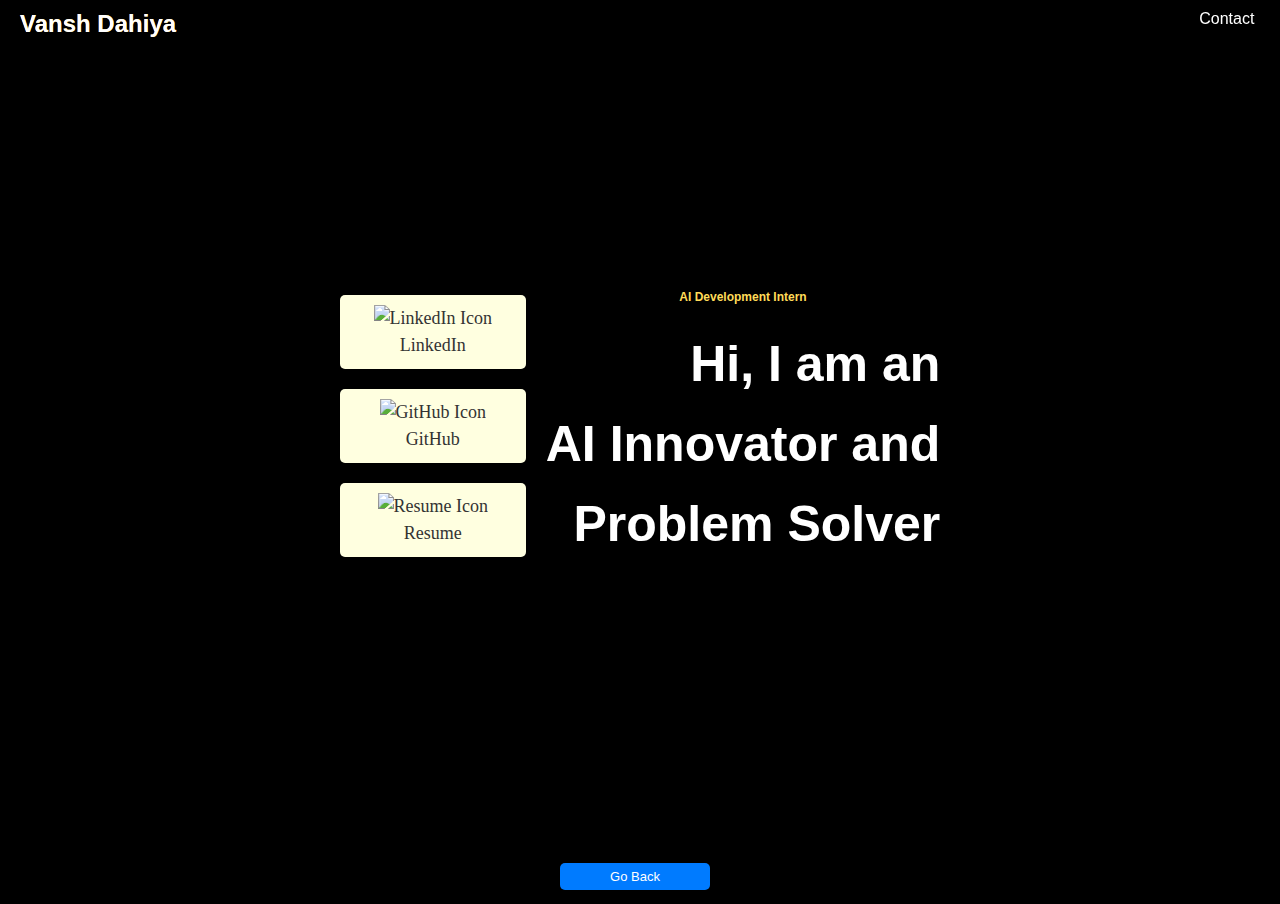
==== portfolio.html @ 1914b5a6 "initial commit" ====
<!DOCTYPE html>
<html>
<head>
    <title>My Portfolio</title>
    <link rel="stylesheet" type="text/css" href="styles.css">
</head>
<body>
    <header class="header">
        <div class="header-left">
            <h1 class="name">Vansh Dahiya</h1>
        </div>
        <div class="header-right">
            <a href="mailto:vanshdahiya00@gmail.com" class="contact-link">Contact</a>
        </div>
    </header>
    <div class="container">
        <div class="buttons">
             <a href="https://in.linkedin.com/in/vansh-dahiya-653711211" class="portfolio-button">
                <img src="img/linkdin-icon.png" alt="LinkedIn Icon"> LinkedIn
            </a>
            <a href="https://github.com/VD0023" class="github-button">
                <img src="img/github-icon.png" alt="GitHub Icon"> GitHub
            </a>
            <a href="https://drive.google.com/file/d/1q5Fp97kdib2vUb7Px-xdEzq_FqiccbZR/view?usp=drivesdk" class="resume-button">
                <img src="img/resume-icon.png" alt="Resume Icon"> Resume
            </a>
        </div>
        <div class="intro">
            <p class="intro-text">AI Development Intern</p>
            <div class="greeting">
                <p>Hi, I am an</p>
                <p>AI Innovator and</p>
                <p>Problem Solver</p>
            </div>
        </div>
    </div>
    <a href="/" class="go-back-link">
        <button class="go-back-button">Go Back</button>
    </a>
</body>
</html>
---- styles.css ----
/* CSS for button animation */
.go-back-button {
    background-color: #007BFF;
    color: white;
    border: none;
    padding: 10px 20px;
    margin: 20px;
    border-radius: 5px;
    cursor: pointer;
    transition: background-color 0.3s;
}

.go-back-button:hover {
    background-color: #0056b3;
}
body {
    background-color: #000;
    margin: 0;
    height: 100vh;
    display: flex;
    justify-content: center;
    align-items: center;
    flex-direction: column;
    overflow: hidden; /* Hide overflow from falling digits */
}

.center-container {
    text-align: center;
    position: relative; /* Position relative for z-index */
    z-index: 1; /* Place it above the falling digits */
}

#animate-button {
    background-color: #007BFF;
    color: white;
    border: none;
    padding: 10px 20px;
    margin: 20px;
    border-radius: 5px;
    cursor: pointer;
    transition: background-color 0.3s;
    animation: pulse 2s infinite;
}

.matrix-container {
    position: absolute;
    top: 0;
    left: 0;
    width: 100%;
    height: 100%;
    z-index: 0; /* Place it below other content */
    pointer-events: none; /* Allow interactions with elements behind the digits */
    overflow: hidden;
}

.falling-digit {
    position: absolute;
    color: #00FF00; /* Green color */
    user-select: none; /* Prevent text selection */
    opacity: 0;
    animation: fall 5s linear infinite;
    font-size: 24px; /* Adjust the font size as needed */
}

@keyframes pulse {
    0% {
        transform: scale(1);
    }
    50% {
        transform: scale(1.1);
    }
    100% {
        transform: scale(1);
    }
}

@keyframes zoom-in {
    0% {
        transform: scale(1);
    }
    100% {
        transform: scale(3); /* Adjust the scale as needed */
    }
}

@keyframes fall {
    0% {
        transform: translateY(-100%);
        opacity: 1;
    }
    100% {
        transform: translateY(100vh);
        opacity: 0;
    }
}


/* CSS for button animation */
.container {
    display: flex;
    justify-content: space-between;
    align-items: center;
    height: 100vh;
    background-color: black; /* Set background color to black */
}

.buttons {
    display: flex;
    flex-direction: column;
    align-items: center;
}

.portfolio-button, .github-button, .resume-button {
    background-color: #FFFFE0; /* Very light yellow */
    color: #333; /* Text color */
    border: 2px solid transparent;
    padding: 8px 16px;
    margin: 10px;
    border-radius: 5px;
    cursor: pointer;
    transition: all 0.3s;
    text-decoration: none;
    text-align: left;
    display: block;
    font-size: 18px; /* Increase the text size */
    line-height: 1.5;
    width: 150px;
    text-align: center; /* Center the text */
}

.portfolio-button::before, .github-button::before, .resume-button::before {
    content: "";
    position: absolute;
    top: 0;
    left: 0;
    width: 100%;
    height: 100%;
    border: 2px solid transparent;
    border-image: url('border-design.png') 30 round; /* Replace 'border-design.png' with your design image */
    border-image-slice: 1;
    border-radius: 5px;
    transition: all 0.3s;
    z-index: -1;
}

.portfolio-button:hover::before, .github-button:hover::before, .resume-button:hover::before {
    border-color: #00FF00;
    transform: scale(1.1);
}

/* CSS for the fire animation */
@keyframes fire {
    0% {
        box-shadow: 0 0 5px 5px #FF4500; /* Add a fiery glow */
    }
    50% {
        box-shadow: 0 0 10px 10px #FF4500; /* Increase the fiery glow */
    }
    100% {
        box-shadow: 0 0 5px 5px #FF4500; /* Return to the original glow */
    }
}

/* Apply the fire animation on button hover */
.portfolio-button:hover, .github-button:hover, .resume-button:hover {
    animation: fire 0.5s infinite; /* Apply the fire animation */
}


/* CSS for the "AI Development Intern" text */
.intro-text {
    font-size: 12px; /* Adjust the font size as needed */
    font-family: "Arial", sans-serif;
    color: #FFDB58; /* Mustard color */
    text-align: center; /* Align the text to the center */
    font-weight: bold; /* Add bold text */
    margin-bottom: 10px; /* Add bottom margin for separation */
}



.greeting {
    text-align: right; /* Center-align the text */
    padding: 10px;
}

.greeting p {
    font-weight: bold; /* Add bold text */
    font-family: "Arial", sans-serif;
    line-height: 1.6;
    font-size: 50px; /* Increase the text size */
    color: white; /* Change text color to white */
    margin: 0; /* Remove default margin */
}

/* Button to go back with animation */
.go-back-link {
    text-align: right;
    margin-right: 10px;
}

.go-back-button {
    background-color: #007BFF;
    color: white; /* Text color */
    border: 2px solid transparent;
    padding: 2px 5px;
    margin: 10px;
    border-radius: 5px;
    cursor: pointer;
    transition: all 0.3s;
    text-decoration: none;
    text-align: center;
    font-size: 13px; /* Increase the text size */
    line-height: 1.5;
    width: 150px;
    text-align: center; /* Center the text */
}

.go-back-button::before {
    content: "";
    position: absolute;
    top: 0;
    left: 0;
    width: 100%;
    height: 100%;
    border: 2px solid transparent;
    border-image: url('border-design.png') 30 round; /* Replace 'border-design.png' with your design image */
    border-image-slice: 1;
    border-radius: 5px;
    transition: all 0.3s;
    z-index: -1;
}

.go-back-button:hover::before {
    border-color: #0056b3;
    transform: scale(1.1);
}

/* Hover effect for the Go Back button */
.go-back-button:hover {
    background-color: #FFFF99;
    color: #333;
}

/* Rest of your CSS remains the same */

/* CSS for the header */
.header {
    display: flex;
    justify-content: space-between;
    align-items: center;
    background: black; /* Gradient from yellow to orange */
    padding: 10px;
    color: white;
    position: fixed;
    width: 100%;
    top: 0;
    left: 0;
    z-index: 2;
}

.name {
    font-weight: bold; /* Add bold text */
    font-family: "Arial", sans-serif;
    margin: 0; /* Remove default margin */
    font-size: 24px; /* Adjust the font size as needed */
    background: linear-gradient(to right, #FFD700, #FFA500);
    -webkit-background-clip: text; /* Apply gradient to the text */
    background-clip: text;
    text-align: left; /* Align the text to the left */
    padding-left: 10px;
    flex: 1; /* Take up all available space on the left */
}

.contact-link {
    font-family: "Arial", sans-serif;
    text-decoration: none;
    color: white;
    transition: color 0.3s;
    position: fixed;
    top: 10px;
    right: 2%;
}

.contact-link:hover {
    color: #FFA500; /* Change color to orange on hover */
}
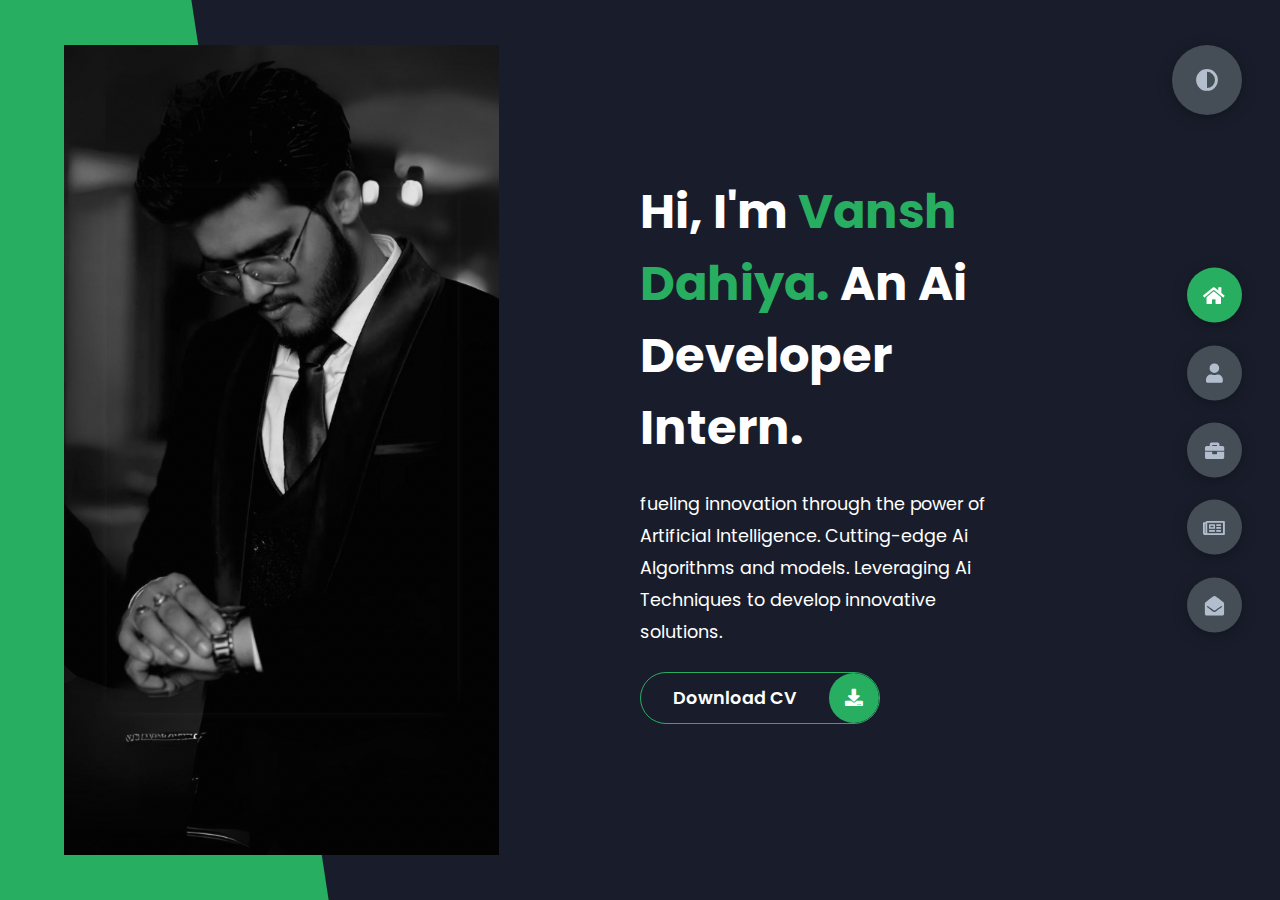
==== commit 95b65911: "Add files via upload" ====
--- a/portfolio.html
+++ b/portfolio.html
@@ -1,41 +1,231 @@
 <!DOCTYPE html>
-<html>
+<html lang="en">
 <head>
-    <title>My Portfolio</title>
-    <link rel="stylesheet" type="text/css" href="styles.css">
+    <meta charset="UTF-8">
+    <meta http-equiv="X-UA-Compatible" content="IE=edge">
+    <meta name="viewport" content="width=device-width, initial-scale=1.0">
+    <title>Portfolio</title>
+    <link rel="stylesheet" href="styles/styles.css">
+    <link rel="preconnect" href="https://fonts.googleapis.com">
+    <link rel="preconnect" href="https://fonts.gstatic.com" crossorigin>
+    <link rel="stylesheet" href="https://cdnjs.cloudflare.com/ajax/libs/font-awesome/5.15.4/css/all.min.css" integrity="sha512-1ycn6IcaQQ40/MKBW2W4Rhis/DbILU74C1vSrLJxCq57o941Ym01SwNsOMqvEBFlcgUa6xLiPY/NS5R+E6ztJQ==" crossorigin="anonymous" referrerpolicy="no-referrer" />
+    <link href="https://fonts.googleapis.com/css2?family=Poppins:wght@400;500;600;700;800&display=swap" rel="stylesheet">
 </head>
-<body>
-    <header class="header">
-        <div class="header-left">
-            <h1 class="name">Vansh Dahiya</h1>
-        </div>
-        <div class="header-right">
-            <a href="mailto:vanshdahiya00@gmail.com" class="contact-link">Contact</a>
+<body class="main-content">
+    <header class="container header active" id="home">
+        <div class="header-content">
+            <div class="left-header">
+                <div class="h-shape"></div>
+                <div class="image">
+                    <img src="img/hero.PNG" alt="">
+                </div>
+            </div>
+            <div class="right-header">
+                <h1 class="name">
+                    Hi, I'm <span>Vansh Dahiya.</span>
+                    An Ai Developer Intern.
+                </h1>
+                <p>
+                    fueling innovation through the power of Artificial Intelligence.
+                    Cutting-edge Ai Algorithms and models. Leveraging Ai Techniques
+                    to develop innovative solutions.
+                </p>
+                <div class="btn-con">
+                    <a href="https://drive.google.com/file/d/1q5Fp97kdib2vUb7Px-xdEzq_FqiccbZR/view?usp=drivesdk" class="main-btn" target="_blank">
+                    <span class="btn-text">Download CV</span>
+                    <span class="btn-icon"><i class="fas fa-download"></i></span>
+                    </a>
+                </div>
+            </div>
         </div>
     </header>
-    <div class="container">
-        <div class="buttons">
-             <a href="https://in.linkedin.com/in/vansh-dahiya-653711211" class="portfolio-button">
-                <img src="img/linkdin-icon.png" alt="LinkedIn Icon"> LinkedIn
-            </a>
-            <a href="https://github.com/VD0023" class="github-button">
-                <img src="img/github-icon.png" alt="GitHub Icon"> GitHub
-            </a>
-            <a href="https://drive.google.com/file/d/1q5Fp97kdib2vUb7Px-xdEzq_FqiccbZR/view?usp=drivesdk" class="resume-button">
-                <img src="img/resume-icon.png" alt="Resume Icon"> Resume
-            </a>
+    <main>
+        <section class="container about" id="about">
+            <div class="main-title">
+                <h2>About <span>me</span><span class="bg-text">my stats</span></h2>
+            </div>
+            <div class="about-container">
+                <div class="left-about">
+                    <h4>Information About me</h4>
+                    <p>
+                        fueling innovation through the power of Artificial Intelligence.
+                        Cutting-edge Ai Algorithms and models. Leveraging Ai Techniques
+                        to develop innovative solutions.
+                    </p>
+                    <div class="btn-con">
+                        <a href="#" class="main-btn">
+                            <span class="btn-text">Download CV</span>
+                            <span class="btn-icon"><i class="fas fa-download"></i></span>
+                        </a>
+                    </div>
+                </div>
+                <div class="right-about">
+                    <div class="about-item">
+                        <div class="abt-text">
+                            <p class="large-text">40+</p>
+                            <p class="small-text">Projects <br /> Completed</p>
+                        </div>
+                    </div>
+                    <div class="about-item">
+                        <div class="abt-text">
+                            <p class="large-text">1.5+</p>
+                            <p class="small-text">Years of <br /> experience</p>
+                        </div>
+                    </div>
+                </div>
+            </div>
+            <div class="about-stats">
+                <h4 class="stat-title">My Skills</h4>
+                <div class="progress-bars">
+                    <div class="progress-bar">
+                        <p class="prog-title">AI</p>
+                        <div class="progress-con">
+                            <p class="prog-text">70%</p>
+                            <div class="progress">
+                                <span class="html"></span>
+                            </div>
+                        </div>
+                    </div>
+                    <div class="progress-bar">
+                        <p class="prog-title">Java</p>
+                        <div class="progress-con">
+                            <p class="prog-text">80%</p>
+                            <div class="progress">
+                                <span class="css"></span>
+                            </div>
+                        </div>
+                    </div>
+                    <div class="progress-bar">
+                        <p class="prog-title">Neural Networks</p>
+                        <div class="progress-con">
+                            <p class="prog-text">65%</p>
+                            <div class="progress">
+                                <span class="js"></span>
+                            </div>
+                        </div>
+                    </div>
+                    <div class="progress-bar">
+                        <p class="prog-title"DeepLearning></p>
+                        <div class="progress-con">
+                            <p class="prog-text">75%</p>
+                            <div class="progress">
+                                <span class="react"></span>
+                            </div>
+                        </div>
+                    </div>
+                    <div class="progress-bar">
+                        <p class="prog-title">Mern</p>
+                        <div class="progress-con">
+                            <p class="prog-text">70%</p>
+                            <div class="progress">
+                                <span class="node"></span>
+                            </div>
+                        </div>
+                    </div>
+                    <div class="progress-bar">
+                        <p class="prog-title">Python</p>
+                        <div class="progress-con">
+                            <p class="prog-text">87%</p>
+                            <div class="progress">
+                                <span class="python"></span>
+                            </div>
+                        </div>
+                    </div>
+                </div>
+            </div>
+            <h4 class="stat-title">My Timeline</h4>
+            <div class="timeline">
+                <div class="timeline-item">
+                    <div class="tl-icon">
+                        <i class="fas fa-briefcase"></i>
+                    </div>
+                    <p class="tl-duration">07/2023 - 08/2023</p>
+                    <h5>Neurotechnology Developer<span> - Pantech ProLabs</span></h5>
+                    <p>
+                        Internship
+                    </p>
+                </div>
+                <div class="timeline-item">
+                    <div class="tl-icon">
+                        <i class="fas fa-briefcase"></i>
+                    </div>
+                    <p class="tl-duration">06/2023 - 07/2023</p>
+                    <h5>Embedded Software Developer<span> - Pantech ProLabs</span></h5>
+                    <p>
+                        Internship
+                    </p>
+                </div>
+                <div class="timeline-item">
+                    <div class="tl-icon">
+                        <i class="fas fa-briefcase"></i>
+                    </div>
+                    <p class="tl-duration">04/2023 - 06/2023</p>
+                    <h5>Artificial Intelligence Programmer<span> - Pantech ProLabs</span></h5>
+                    <p>
+                        Internship
+                    </p>
+                </div>
+                <div class="timeline-item">
+                    <div class="tl-icon">
+                        <i class="fas fa-briefcase"></i>
+                    </div>
+                    <p class="tl-duration">05/2023 - 06/2023</p>
+                    <h5>Robotics Developer<span> - SPACE-scientific platform and cosmic explorations</span></h5>
+                    <p>
+                        Internship
+                    </p>
+                </div>
+                <div class="timeline-item">
+                    <div class="tl-icon">
+                        <i class="fas fa-briefcase"></i>
+                    </div>
+                    <p class="tl-duration">06/2022 - 07/2022</p>
+                    <h5>Annotation Engineer Intern<span> - AIVIDTechVision</span></h5>
+                    <p>
+                        Internship
+                    </p>
+                </div>
+                <div class="timeline-item">
+                    <div class="tl-icon">
+                        <i class="fas fa-briefcase"></i>
+                    </div>
+                    <p class="tl-duration">02/2022 - 04/2022</p>
+                    <h5>Artificial Intelligence Intern<span> - AICAN Automate</span></h5>
+                    <p>
+                        Internship
+                    </p>
+                </div>
+            </div>
+        </section>
+    </main>
+
+   <div class="controls">
+        <div class="control active-btn" data-id="home" >
+            <i class="fas fa-home"></i>
         </div>
-        <div class="intro">
-            <p class="intro-text">AI Development Intern</p>
-            <div class="greeting">
-                <p>Hi, I am an</p>
-                <p>AI Innovator and</p>
-                <p>Problem Solver</p>
-            </div>
+        </a>
+        <div class="control" data-id="about">
+            <i class="fas fa-user"></i>
         </div>
+        <a href="https://in.linkedin.com/in/vansh-dahiya-653711211" target="_blank">
+            <div class="control">
+                <i class="fas fa-briefcase"></i>
+            </div>
+        </a>
+        <a href="https://github.com/VD0023" target="_blank">
+            <div class="control">
+                <i class="far fa-newspaper"></i>
+            </div>
+        </a>
+        <a href="mailto:vanshdahiya00@gmail.com">
+            <div class="control contact">
+                <i class="fas fa-envelope-open"></i>
+            </div>
+        </a>
     </div>
-    <a href="/" class="go-back-link">
-        <button class="go-back-button">Go Back</button>
-    </a>
+    <div class="theme-btn">
+        <i class="fas fa-adjust"></i>
+    </div>
+    <script src="app.js"></script>
 </body>
-</html>
+</html>--- a/styles/styles.css
+++ b/styles/styles.css
@@ -0,0 +1,964 @@
+* {
+  margin: 0;
+  padding: 0;
+  box-sizing: border-box;
+  list-style: none;
+}
+
+:root {
+  --color-primary: #191d2b;
+  --color-secondary: #27AE60;
+  --color-white: #FFFFFF;
+  --color-black: #000;
+  --color-grey0: #f8f8f8;
+  --color-grey-1: #dbe1e8;
+  --color-grey-2: #b2becd;
+  --color-grey-3: #6c7983;
+  --color-grey-4: #454e56;
+  --color-grey-5: #2a2e35;
+  --color-grey-6: #12181b;
+  --br-sm-2: 14px;
+  --box-shadow-1: 0 3px 15px rgba(0,0,0,.3);
+}
+
+.light-mode {
+  --color-primary: #FFFFFF;
+  --color-secondary: #F56692;
+  --color-white: #454e56;
+  --color-black: #000;
+  --color-grey0: #f8f8f8;
+  --color-grey-1: #6c7983;
+  --color-grey-2: #6c7983;
+  --color-grey-3: #6c7983;
+  --color-grey-4: #454e56;
+  --color-grey-5: #f8f8f8;
+  --color-grey-6: #12181b;
+}
+
+body {
+  background-color: var(--color-primary);
+  font-family: "Poppins", sans-serif;
+  font-size: 1.1rem;
+  color: var(--color-white);
+  transition: all 0.4s ease-in-out;
+}
+
+a {
+  display: inline-block;
+  text-decoration: none;
+  color: inherit;
+  font-family: inherit;
+}
+
+header {
+  min-height: 100vh;
+  color: var(--color-white);
+  overflow: hidden;
+  padding: 0 !important;
+}
+
+section {
+  min-height: 100vh;
+  width: 100%;
+  position: absolute;
+  left: 0;
+  top: 0;
+  padding: 3rem 18rem;
+}
+
+.container {
+  display: none;
+  transform: translateY(-100%) scale(0);
+  transition: all 0.4s ease-in-out;
+  background-color: var(--color-primary);
+}
+
+.active {
+  display: block;
+  animation: appear 1s ease-in-out;
+  transform: translateY(0) scaleY(1);
+}
+@keyframes appear {
+  0% {
+    transform: translateY(-100%) scaleY(0);
+  }
+  100% {
+    transform: translateY(0) scaleY(1);
+  }
+}
+
+.controls {
+  position: fixed;
+  z-index: 10;
+  top: 50%;
+  right: 3%;
+  display: flex;
+  flex-direction: column;
+  align-items: center;
+  justify-content: center;
+  transform: translateY(-50%);
+}
+.controls .control {
+  padding: 1rem;
+  cursor: pointer;
+  background-color: var(--color-grey-4);
+  width: 55px;
+  height: 55px;
+  border-radius: 50%;
+  display: flex;
+  justify-content: center;
+  align-items: center;
+  margin: 0.7rem 0;
+  box-shadow: var(--box-shadow-1);
+}
+.controls .control i {
+  font-size: 1.2rem;
+  color: var(--color-grey-2);
+  pointer-events: none;
+}
+.controls .active-btn {
+  background-color: var(--color-secondary);
+  transition: all 0.4s ease-in-out;
+}
+.controls .active-btn i {
+  color: var(--color-white);
+}
+
+.theme-btn {
+  top: 5%;
+  right: 3%;
+  width: 70px;
+  height: 70px;
+  border-radius: 50%;
+  background-color: var(--color-grey-4);
+  cursor: pointer;
+  position: fixed;
+  display: flex;
+  justify-content: center;
+  align-items: center;
+  box-shadow: 0 3px 15px rgba(0, 0, 0, 0.3);
+  transition: all 0.1s ease-in-out;
+}
+.theme-btn:active {
+  transform: translateY(-3px);
+}
+.theme-btn i {
+  font-size: 1.4rem;
+  color: var(--color-grey-2);
+  pointer-events: none;
+}
+
+/*Header-content*/
+.header-content {
+  display: grid;
+  grid-template-columns: repeat(2, 1fr);
+  min-height: 100vh;
+}
+.header-content .left-header {
+  display: flex;
+  align-items: center;
+  position: relative;
+}
+.header-content .left-header .h-shape {
+  transition: all 0.4s ease-in-out;
+  width: 65%;
+  height: 100%;
+  background-color: var(--color-secondary);
+  position: absolute;
+  left: 0;
+  top: 0;
+  z-index: -1;
+  clip-path: polygon(0 0, 46% 0, 79% 100%, 0% 100%);
+}
+.header-content .left-header .image {
+  border-radius: var(--br-sm-2);
+  height: 90%;
+  width: 68%;
+  margin-left: 4rem;
+  background-color: var(--color-black);
+  transition: all 0.4s ease-in-out;
+}
+.header-content .left-header .image img {
+  width: 100%;
+  height: 100%;
+  object-fit: cover;
+  transition: all 0.4s ease-in-out;
+  filter: grayscale(100%);
+}
+.header-content .left-header .image img:hover {
+  filter: grayscale(0);
+}
+.header-content .right-header {
+  display: flex;
+  flex-direction: column;
+  justify-content: center;
+  padding-right: 18rem;
+}
+.header-content .right-header .name {
+  font-size: 3rem;
+}
+.header-content .right-header .name span {
+  color: var(--color-secondary);
+}
+.header-content .right-header p {
+  margin: 1.5rem 0;
+  line-height: 2rem;
+}
+
+/*About*/
+.about-container {
+  display: grid;
+  grid-template-columns: repeat(2, 1fr);
+  padding-top: 3.5rem;
+  padding-bottom: 5rem;
+}
+.about-container .right-about {
+  display: grid;
+  grid-template-columns: repeat(2, 1fr);
+  grid-gap: 2rem;
+}
+.about-container .right-about .about-item {
+  border: 1px solid var(--color-grey-5);
+  border-radius: 5px;
+  transition: all 0.4s ease-in-out;
+  box-shadow: 1px 2px 15px rgba(0, 0, 0, 0.1);
+}
+.about-container .right-about .about-item:hover {
+  cursor: default;
+  transform: translateY(-5px);
+  border: 1px solid var(--color-secondary);
+  box-shadow: 1px 4px 15px rgba(0, 0, 0, 0.32);
+}
+.about-container .right-about .about-item .abt-text {
+  padding: 1.5rem;
+  display: flex;
+  flex-direction: column;
+}
+.about-container .right-about .about-item .abt-text .large-text {
+  font-size: 3rem;
+  font-weight: 700;
+  color: var(--color-secondary);
+}
+.about-container .right-about .about-item .abt-text .small-text {
+  padding-left: 3rem;
+  position: relative;
+  text-transform: uppercase;
+  font-size: 1.2rem;
+  color: var(--color-grey-1);
+  letter-spacing: 2px;
+}
+.about-container .right-about .about-item .abt-text .small-text::before {
+  content: "";
+  position: absolute;
+  left: 0;
+  top: 15px;
+  width: 2rem;
+  height: 2px;
+  background-color: var(--color-grey-5);
+}
+.about-container .left-about {
+  padding-right: 5rem;
+}
+.about-container .left-about p {
+  line-height: 2rem;
+  padding: 1rem;
+  color: var(--color-grey-1);
+}
+.about-container .left-about h4 {
+  font-size: 2rem;
+  text-transform: uppercase;
+}
+
+.about-stats {
+  padding-bottom: 4rem;
+}
+.about-stats .progress-bars {
+  display: grid;
+  grid-template-columns: repeat(2, 1fr);
+  grid-gap: 2rem;
+}
+.about-stats .progress-bars .progress-bar {
+  display: flex;
+  flex-direction: column;
+}
+.about-stats .progress-bars .progress-bar .prog-title {
+  text-transform: uppercase;
+  font-weight: 500;
+}
+.about-stats .progress-bars .progress-bar .progress-con {
+  display: flex;
+  align-items: center;
+}
+.about-stats .progress-bars .progress-bar .progress-con .prog-text {
+  color: var(--color-grey-2);
+}
+.about-stats .progress-bars .progress-bar .progress-con .progress {
+  width: 100%;
+  height: 0.45rem;
+  background-color: var(--color-grey-4);
+  margin-left: 1rem;
+  position: relative;
+}
+.about-stats .progress-bars .progress-bar .progress-con .progress span {
+  position: absolute;
+  top: 0;
+  left: 0;
+  height: 100%;
+  background-color: var(--color-secondary);
+  transition: all 0.4s ease-in-out;
+  width: 60%;
+}
+.about-stats .progress-bars .progress-bar .progress-con .progress .html {
+  width: 80%;
+}
+.about-stats .progress-bars .progress-bar .progress-con .progress .css {
+  width: 95%;
+}
+.about-stats .progress-bars .progress-bar .progress-con .progress .js {
+  width: 75%;
+}
+.about-stats .progress-bars .progress-bar .progress-con .progress .react {
+  width: 60%;
+}
+.about-stats .progress-bars .progress-bar .progress-con .progress .node {
+  width: 87%;
+}
+.about-stats .progress-bars .progress-bar .progress-con .progress .python {
+  width: 70%;
+}
+
+.stat-title {
+  text-transform: uppercase;
+  font-size: 1.4rem;
+  text-align: center;
+  padding: 3.5rem 0;
+  position: relative;
+}
+.stat-title::before {
+  content: "";
+  position: absolute;
+  left: 50%;
+  top: 0;
+  width: 40%;
+  height: 1px;
+  background-color: var(--color-grey-5);
+  transform: translateX(-50%);
+}
+
+/*Timeline*/
+.timeline {
+  display: grid;
+  grid-template-columns: repeat(2, 1fr);
+  grid-gap: 2rem;
+  padding-bottom: 3rem;
+}
+.timeline .timeline-item {
+  position: relative;
+  padding-left: 3rem;
+  border-left: 1px solid var(--color-grey-5);
+}
+.timeline .timeline-item .tl-icon {
+  position: absolute;
+  left: -27px;
+  top: 0;
+  background-color: var(--color-secondary);
+  width: 50px;
+  height: 50px;
+  border-radius: 50%;
+  display: flex;
+  align-items: center;
+  justify-content: center;
+}
+.timeline .timeline-item .tl-icon i {
+  font-size: 1.3rem;
+}
+.timeline .timeline-item .tl-duration {
+  padding: 0.2rem 0.6rem;
+  background-color: var(--color-grey-5);
+  border-radius: 15px;
+  display: inline-block;
+  font-size: 0.8rem;
+  text-transform: uppercase;
+  font-weight: 500;
+}
+.timeline .timeline-item h5 {
+  padding: 1rem 0;
+  text-transform: uppercase;
+  font-size: 1.3rem;
+  font-weight: 600;
+}
+.timeline .timeline-item h5 span {
+  color: var(--color-grey-2);
+  font-weight: 500;
+  font-size: 1.2rem;
+}
+.timeline .timeline-item p {
+  color: var(--color-grey-2);
+}
+
+.port-text {
+  padding: 2rem 0;
+  text-align: center;
+}
+
+.portfolios {
+  display: grid;
+  grid-template-columns: repeat(3, 1fr);
+  grid-gap: 2rem;
+  margin-top: 3rem;
+}
+.portfolios .portfolio-item {
+  position: relative;
+  border-radius: 15px;
+}
+.portfolios .portfolio-item img {
+  width: 100%;
+  height: 300px;
+  object-fit: cover;
+  border-radius: 15px;
+}
+.portfolios .portfolio-item .hover-items {
+  width: 100%;
+  height: 100%;
+  background-color: var(--color-secondary);
+  position: absolute;
+  left: 0;
+  top: 0;
+  border-radius: 15px;
+  display: flex;
+  justify-content: center;
+  align-items: center;
+  flex-direction: column;
+  opacity: 0;
+  transform: scale(0);
+  transition: all 0.4s ease-in-out;
+}
+.portfolios .portfolio-item .hover-items h3 {
+  font-size: 1.5rem;
+  color: var(--color-white);
+  margin-bottom: 1.5rem;
+}
+.portfolios .portfolio-item .hover-items .icons {
+  display: flex;
+  justify-content: center;
+  align-items: center;
+}
+.portfolios .portfolio-item .hover-items .icons .icon {
+  background-color: var(--color-primary);
+  border-radius: 50%;
+  width: 50px;
+  height: 50px;
+  display: flex;
+  align-items: center;
+  justify-content: center;
+  margin: 0 1rem;
+  cursor: pointer;
+  transition: all 0.4s ease-in-out;
+}
+.portfolios .portfolio-item .hover-items .icons .icon i {
+  font-size: 1.5rem;
+  color: var(--color-white);
+  margin: 0 1rem;
+}
+.portfolios .portfolio-item .hover-items .icons .icon:hover {
+  background-color: var(--color-white);
+}
+.portfolios .portfolio-item .hover-items .icons .icon:hover i {
+  color: var(--color-primary);
+}
+
+.portfolio-item:hover .hover-items {
+  opacity: 1;
+  transform: scale(1);
+}
+
+.blogs {
+  display: grid;
+  grid-template-columns: repeat(3, 1fr);
+  grid-gap: 2rem;
+  margin-top: 3rem;
+}
+.blogs .blog {
+  position: relative;
+  background-color: var(--color-grey-5);
+  border-radius: 5px;
+  box-shadow: 1px 1px 20px rgba(0, 0, 0, 0.1);
+  transition: all 0.4s ease-in-out;
+}
+.blogs .blog:hover {
+  box-shadow: 1px 1px 20px rgba(0, 0, 0, 0.3);
+  transform: translateY(-5px);
+  transition: all 0.4s ease-in-out;
+}
+.blogs .blog:hover img {
+  filter: grayscale(0);
+  transform: scale(1.1);
+  box-shadow: 0px 4px 15px rgba(0, 0, 0, 0.8);
+}
+.blogs .blog img {
+  width: 100%;
+  height: 300px;
+  object-fit: cover;
+  border-top-left-radius: 5px;
+  border-top-right-radius: 5px;
+  filter: grayscale(100%);
+  transition: all 0.4s ease-in-out;
+}
+.blogs .blog .blog-text {
+  margin-top: -7px;
+  padding: 1.1rem;
+  border-top: 8px solid var(--color-secondary);
+}
+.blogs .blog .blog-text h4 {
+  font-size: 1.5rem;
+  margin-bottom: 0.7rem;
+  transition: all 0.4s ease-in-out;
+  cursor: pointer;
+}
+.blogs .blog .blog-text h4:hover {
+  color: var(--color-secondary);
+}
+.blogs .blog .blog-text p {
+  color: var(--color-grey-2);
+  line-height: 2rem;
+  padding-bottom: 1rem;
+}
+
+.contact-content-con {
+  display: flex;
+  padding-top: 3.5rem;
+}
+.contact-content-con .left-contact {
+  flex: 2;
+}
+.contact-content-con .left-contact h4 {
+  margin-top: 1rem;
+  font-size: 2rem;
+  text-transform: uppercase;
+}
+.contact-content-con .left-contact p {
+  margin: 1rem 0;
+  line-height: 2rem;
+}
+.contact-content-con .left-contact .contact-info .contact-item {
+  display: flex;
+  align-items: center;
+  justify-content: space-between;
+}
+.contact-content-con .left-contact .contact-info .contact-item p {
+  margin: 0.3rem 0 !important;
+  padding: 0 !important;
+}
+.contact-content-con .left-contact .contact-info .contact-item .icon {
+  display: grid;
+  grid-template-columns: 40px 1fr;
+}
+.contact-content-con .left-contact .contact-info .contact-item .icon i {
+  display: flex;
+  align-items: center;
+  font-size: 1.3rem;
+}
+.contact-content-con .left-contact .contact-icon {
+  display: flex;
+  margin-top: 2rem;
+}
+.contact-content-con .left-contact .contact-icon a {
+  display: flex;
+  align-items: center;
+  color: var(--color-white);
+  background-color: var(--color-grey-5);
+  cursor: pointer;
+  justify-content: center;
+  width: 50px;
+  height: 50px;
+  border-radius: 50%;
+  margin: 0 0.4rem;
+  transition: all 0.4s ease-in-out;
+}
+.contact-content-con .left-contact .contact-icon a:hover {
+  background-color: var(--color-secondary);
+}
+.contact-content-con .left-contact .contact-icon a:hover i {
+  color: var(--color-primary);
+}
+.contact-content-con .left-contact .contact-icon a i {
+  display: flex;
+  align-items: center;
+  justify-content: center;
+  font-size: 1.3rem;
+}
+.contact-content-con .right-contact {
+  flex: 3;
+  margin-left: 3rem;
+}
+.contact-content-con .right-contact .input-control {
+  margin: 1.5rem 0;
+}
+.contact-content-con .right-contact .input-control input, .contact-content-con .right-contact .input-control textarea {
+  border-radius: 30px;
+  font-weight: inherit;
+  font-size: inherit;
+  font-family: inherit;
+  padding: 0.8rem 1.1rem;
+  outline: none;
+  border: none;
+  background-color: var(--color-grey-5);
+  width: 100%;
+  color: var(--color-white);
+  resize: none;
+}
+.contact-content-con .right-contact .i-c-2 {
+  display: flex;
+}
+.contact-content-con .right-contact .i-c-2 :last-child {
+  margin-left: 1.5rem;
+}
+.contact-content-con .right-contact .submit-btn {
+  display: flex;
+  justify-content: flex-start;
+}
+
+/*Independed components*/
+.btn-con {
+  display: flex;
+  align-self: flex-start;
+}
+
+.main-btn {
+  border-radius: 30px;
+  color: inherit;
+  font-weight: 600;
+  position: relative;
+  border: 1px solid var(--color-secondary);
+  display: flex;
+  align-self: flex-start;
+  align-items: center;
+  overflow: hidden;
+}
+.main-btn .btn-text {
+  padding: 0 2rem;
+}
+.main-btn .btn-icon {
+  background-color: var(--color-secondary);
+  display: flex;
+  align-items: center;
+  justify-content: center;
+  border-radius: 50%;
+  padding: 1rem;
+}
+.main-btn::before {
+  content: "";
+  position: absolute;
+  top: 0;
+  right: 0;
+  transform: translateX(100%);
+  transition: all 0.4s ease-out;
+  z-index: -1;
+}
+.main-btn:hover {
+  transition: all 0.4s ease-out;
+}
+.main-btn:hover::before {
+  width: 100%;
+  height: 100%;
+  background-color: var(--color-secondary);
+  transform: translateX(0);
+  transition: all 0.4s ease-out;
+}
+
+.main-title {
+  text-align: center;
+}
+.main-title h2 {
+  position: relative;
+  text-transform: uppercase;
+  font-size: 4rem;
+  font-weight: 700;
+}
+.main-title h2 span {
+  color: var(--color-secondary);
+}
+.main-title h2 .bg-text {
+  position: absolute;
+  top: 50%;
+  left: 50%;
+  color: var(--color-grey-5);
+  transition: all 0.4s ease-in-out;
+  z-index: -1;
+  transform: translate(-50%, -50%);
+  font-weight: 800;
+  font-size: 6.3rem;
+}
+
+.about-container .left-about p {
+  padding-left: 0;
+}
+
+@media screen and (max-width: 600px) {
+  header {
+    padding: 0 !important;
+  }
+
+  .theme-btn {
+    width: 50px;
+    height: 50px;
+  }
+
+  .header-content {
+    grid-template-columns: repeat(1, 1fr);
+    padding-bottom: 6rem;
+  }
+
+  .left-header .h-shape {
+    display: none;
+  }
+
+  .right-header {
+    grid-row: 1;
+    padding-right: 0rem !important;
+    width: 90%;
+    margin: 0 auto;
+  }
+  .right-header .name {
+    font-size: 2.5rem !important;
+    text-align: center;
+    padding-top: 3rem;
+  }
+
+  .header-content .left-header .image {
+    margin: 0 auto;
+    width: 90%;
+  }
+
+  .controls {
+    top: auto;
+    bottom: 0;
+    flex-direction: row;
+    justify-content: center;
+    left: 50%;
+    transform: translateX(-50%);
+    width: 100%;
+    background-color: var(--color-grey-5);
+  }
+  .controls .control {
+    margin: 1rem 0.3rem;
+  }
+
+  .about-container {
+    grid-template-columns: repeat(1, 1fr);
+  }
+  .about-container .right-about {
+    grid-template-columns: repeat(1, 1fr);
+    padding-top: 2.5rem;
+  }
+  .about-container .left-about {
+    padding-right: 0;
+  }
+  .about-container .left-about p {
+    padding-left: 0;
+  }
+
+  .timeline {
+    grid-template-columns: repeat(1, 1fr);
+    padding-bottom: 6rem;
+  }
+
+  .container {
+    padding: 2rem 2.5rem !important;
+  }
+
+  .about-stats .progress-bars {
+    grid-template-columns: repeat(1, 1fr);
+  }
+
+  .portfolios {
+    grid-template-columns: repeat(1, 1fr);
+    padding-bottom: 6rem;
+    margin-top: 1rem;
+  }
+
+  .blogs {
+    grid-template-columns: repeat(1, 1fr);
+    padding-bottom: 6rem;
+  }
+
+  .contact-content-con {
+    flex-direction: column;
+  }
+  .contact-content-con .right-contact {
+    margin-left: 0;
+    margin-top: 2.5rem;
+  }
+
+  .contact-content-con .right-contact .i-c-2 {
+    flex-direction: column;
+  }
+
+  .contact-content-con .right-contact .i-c-2 :last-child {
+    margin-left: 0;
+    margin-top: 1.5rem;
+  }
+
+  .contact-content-con .right-contact {
+    margin-bottom: 6rem;
+  }
+
+  .contact-item {
+    flex-direction: column;
+    margin: 1rem 0;
+  }
+  .contact-item p {
+    font-size: 15px;
+    color: var(--color-grey-2);
+  }
+  .contact-item span {
+    font-size: 15px;
+  }
+  .contact-item .icon {
+    grid-template-columns: 25px 1fr;
+  }
+
+  .main-title h2 {
+    font-size: 2rem;
+  }
+  .main-title h2 span {
+    font-size: 2.3rem;
+  }
+  .main-title h2 .bg-text {
+    font-size: 2.3rem;
+  }
+}
+@media screen and (max-width: 1432px) {
+  .container {
+    padding: 7rem 11rem;
+  }
+
+  .contact-content-con {
+    flex-direction: column;
+  }
+  .contact-content-con .right-contact {
+    margin-left: 0;
+    margin-top: 2.5rem;
+  }
+
+  .contact-content-con .right-contact .i-c-2 {
+    flex-direction: column;
+  }
+
+  .contact-content-con .right-contact .i-c-2 :last-child {
+    margin-left: 0;
+    margin-top: 1.5rem;
+  }
+
+  .contact-content-con .right-contact {
+    margin-bottom: 6rem;
+  }
+
+  .main-title h2 .bg-text {
+    font-size: 5.5rem;
+  }
+}
+@media screen and (max-width: 1250px) {
+  .blogs {
+    grid-template-columns: repeat(2, 1fr);
+    margin-top: 6rem;
+  }
+
+  .portfolios {
+    grid-template-columns: repeat(2, 1fr);
+  }
+
+  .header-content .right-header {
+    padding-right: 9rem;
+  }
+}
+@media screen and (max-width: 660px) {
+  .blogs {
+    grid-template-columns: repeat(1, 1fr);
+  }
+
+  .portfolios {
+    grid-template-columns: repeat(1, 1fr);
+  }
+}
+@media screen and (max-width: 1070px) {
+  .about-container {
+    grid-template-columns: repeat(1, 1fr);
+  }
+  .about-container .right-about {
+    padding-top: 2.5rem;
+  }
+
+  .main-title h2 {
+    font-size: 4rem;
+  }
+  .main-title h2 span {
+    font-size: 4rem;
+  }
+  .main-title h2 .bg-text {
+    font-size: 4.5rem;
+  }
+}
+@media screen and (max-width: 970px) {
+  .container {
+    padding: 7rem 6rem;
+  }
+
+  .about-container .left-about {
+    padding-right: 0rem;
+  }
+
+  .header-content {
+    grid-template-columns: repeat(1, 1fr);
+    padding-bottom: 6rem;
+  }
+
+  .left-header .h-shape {
+    display: none;
+  }
+  .left-header .image {
+    width: 90% !important;
+    margin: 0 auto !important;
+  }
+
+  .right-header {
+    grid-row: 1;
+    padding-right: 0rem !important;
+    width: 90%;
+    margin: 0 auto;
+  }
+  .right-header .name {
+    font-size: 2.5rem !important;
+    text-align: center;
+    padding-top: 3rem;
+  }
+}
+@media screen and (max-width: 700px) {
+  .container {
+    padding: 7rem 3rem;
+  }
+
+  .about-stats .progress-bars {
+    grid-template-columns: repeat(1, 1fr);
+  }
+
+  .about-container .right-about {
+    grid-template-columns: repeat(1, 1fr);
+  }
+
+  .timeline {
+    grid-template-columns: repeat(1, 1fr);
+  }
+
+  .main-title h2 {
+    font-size: 3rem;
+  }
+  .main-title h2 span {
+    font-size: 3rem;
+  }
+  .main-title h2 .bg-text {
+    font-size: 4rem;
+  }
+}
+
+/*# sourceMappingURL=styles.css.map */
